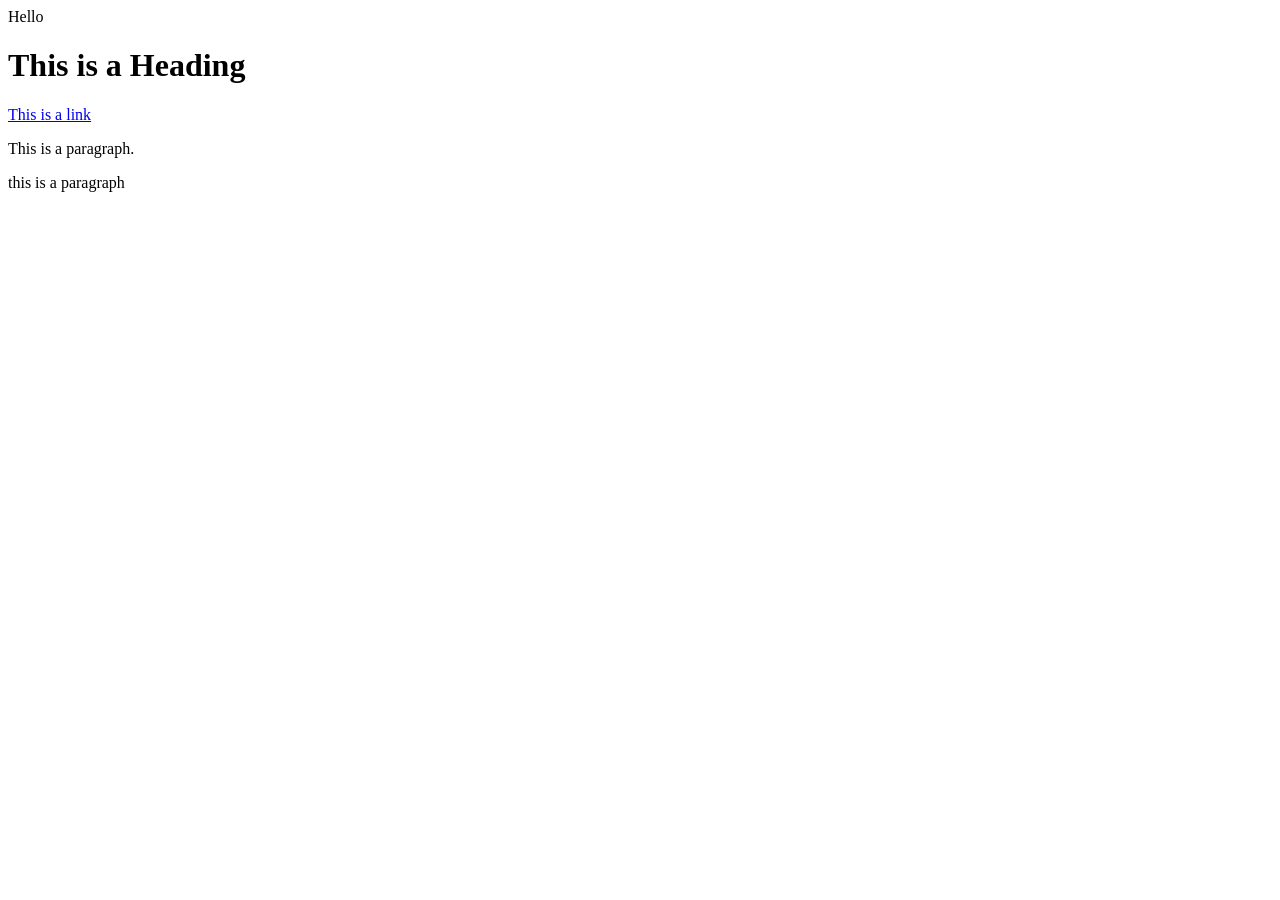
==== index.html @ 1c757cec "1" ====
<!DOCTYPE html>
<html lang="en">
<head>
    <meta charset="UTF-8">
    <meta name="viewport" content="width=device-width, initial-scale=1.0">
    <title>Document</title>
</head>
<body>
    Hello
<h1>This is a Heading</h1>
<a href="youtube.com">This is a link</a>
<p>This is a paragraph.</p>
this is a paragraph
</body>

</html>
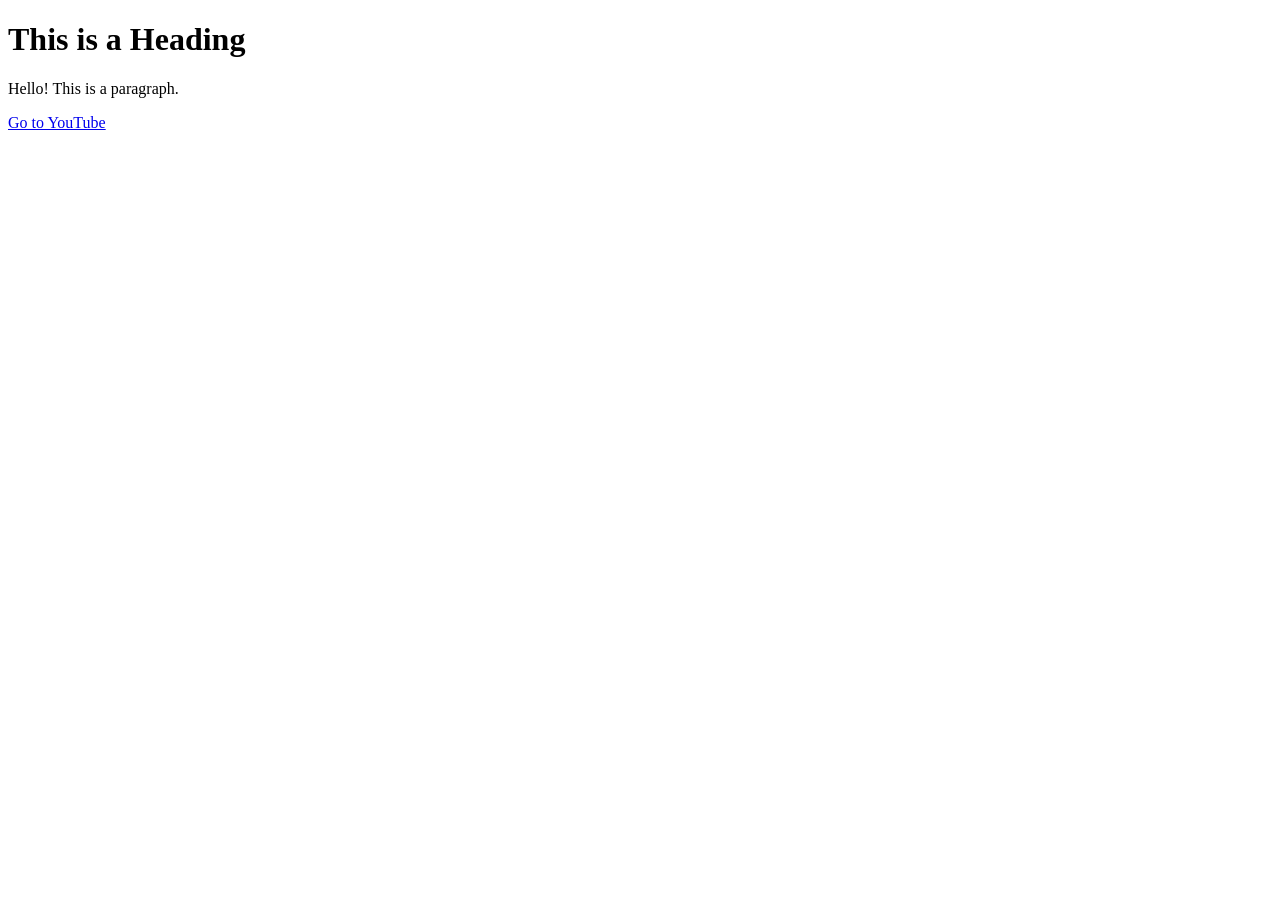
==== commit efd29470: "error gefixt" ====
--- a/index.html
+++ b/index.html
@@ -1,16 +1,16 @@
-<!DOCTYPE html>
+<!doctype html>
 <html lang="en">
-<head>
+  <head>
     <meta charset="UTF-8">
     <meta name="viewport" content="width=device-width, initial-scale=1.0">
-    <title>Document</title>
-</head>
-<body>
-    Hello
-<h1>This is a Heading</h1>
-<a href="youtube.com">This is a link</a>
-<p>This is a paragraph.</p>
-this is a paragraph
-</body>
+    <title>My Portfolio</title>
+  </head>
 
+  <body>
+    <h1>This is a Heading</h1>
+
+    <p>Hello! This is a paragraph.</p>
+
+    <a href="https://www.youtube.com">Go to YouTube</a>
+  </body>
 </html>
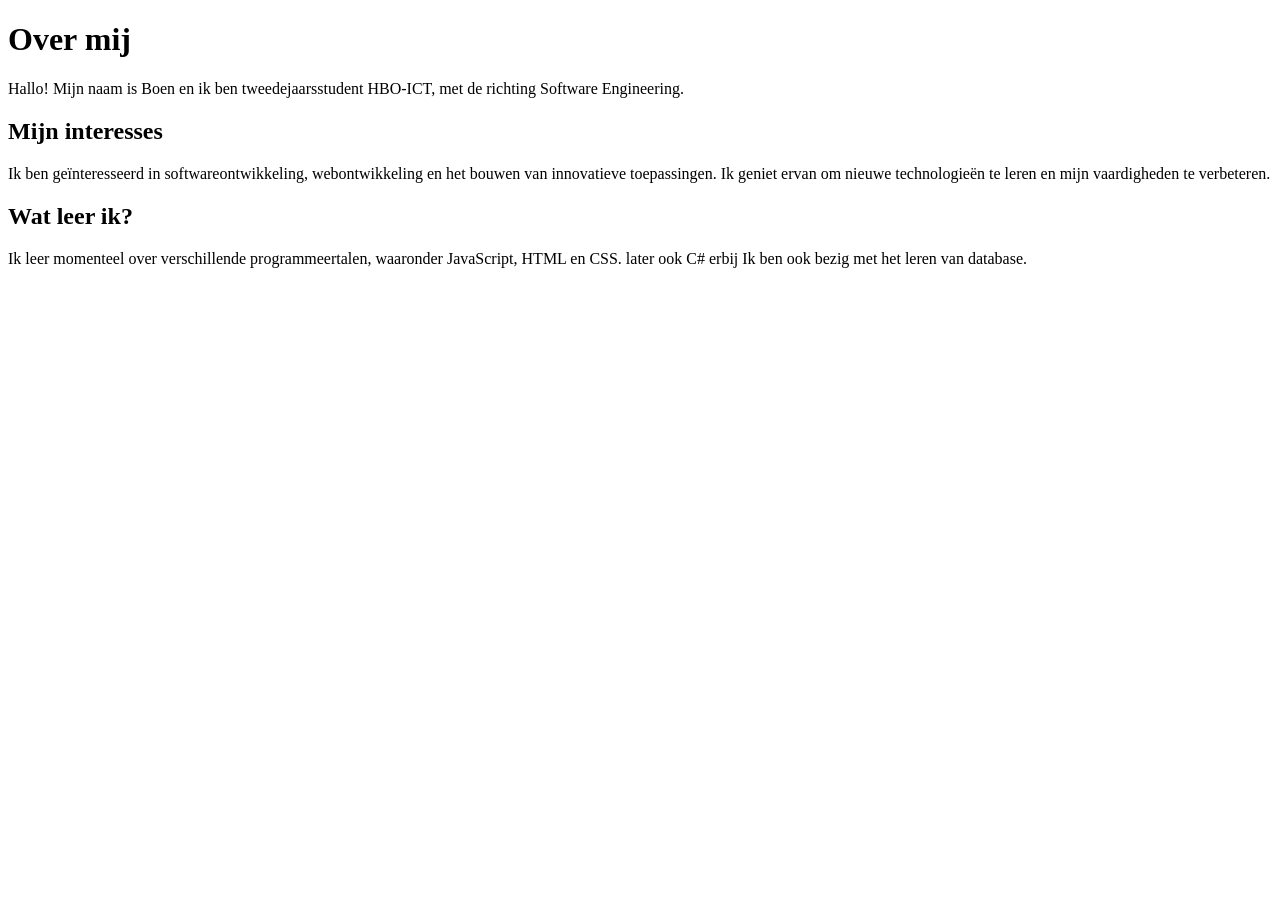
==== commit 71ccb4c6: "Titel en intro aangemaakt" ====
--- a/index.html
+++ b/index.html
@@ -1,16 +1,24 @@
-<!doctype html>
-<html lang="en">
+<!DOCTYPE html>
+<html lang="nl">
   <head>
     <meta charset="UTF-8">
     <meta name="viewport" content="width=device-width, initial-scale=1.0">
-    <title>My Portfolio</title>
-  </head>
-
-  <body>
-    <h1>This is a Heading</h1>
-
-    <p>Hello! This is a paragraph.</p>
-
-    <a href="https://www.youtube.com">Go to YouTube</a>
-  </body>
-</html>+    <title>Over mij - Portfolio van Boen</title>
+    </head>
+    
+    <body>
+      <main>
+        <h1>Over mij</h1>
+        <p>Hallo! Mijn naam is Boen en ik ben tweedejaarsstudent HBO-ICT, met de richting Software Engineering.</p>
+        <section>
+          <h2>Mijn interesses</h2>
+          <p>Ik ben geïnteresseerd in softwareontwikkeling, webontwikkeling en het bouwen van innovatieve toepassingen. Ik geniet ervan om nieuwe technologieën te leren en mijn vaardigheden te verbeteren.</p>
+        </section>
+        <section>
+          <h2>Wat leer ik?</h2>
+          <p>Ik leer momenteel over verschillende programmeertalen, waaronder JavaScript, HTML en CSS. later ook C# erbij Ik ben ook bezig met het leren van database.</p>
+        </section>
+      </main>
+    </body>
+  </html>
+ 
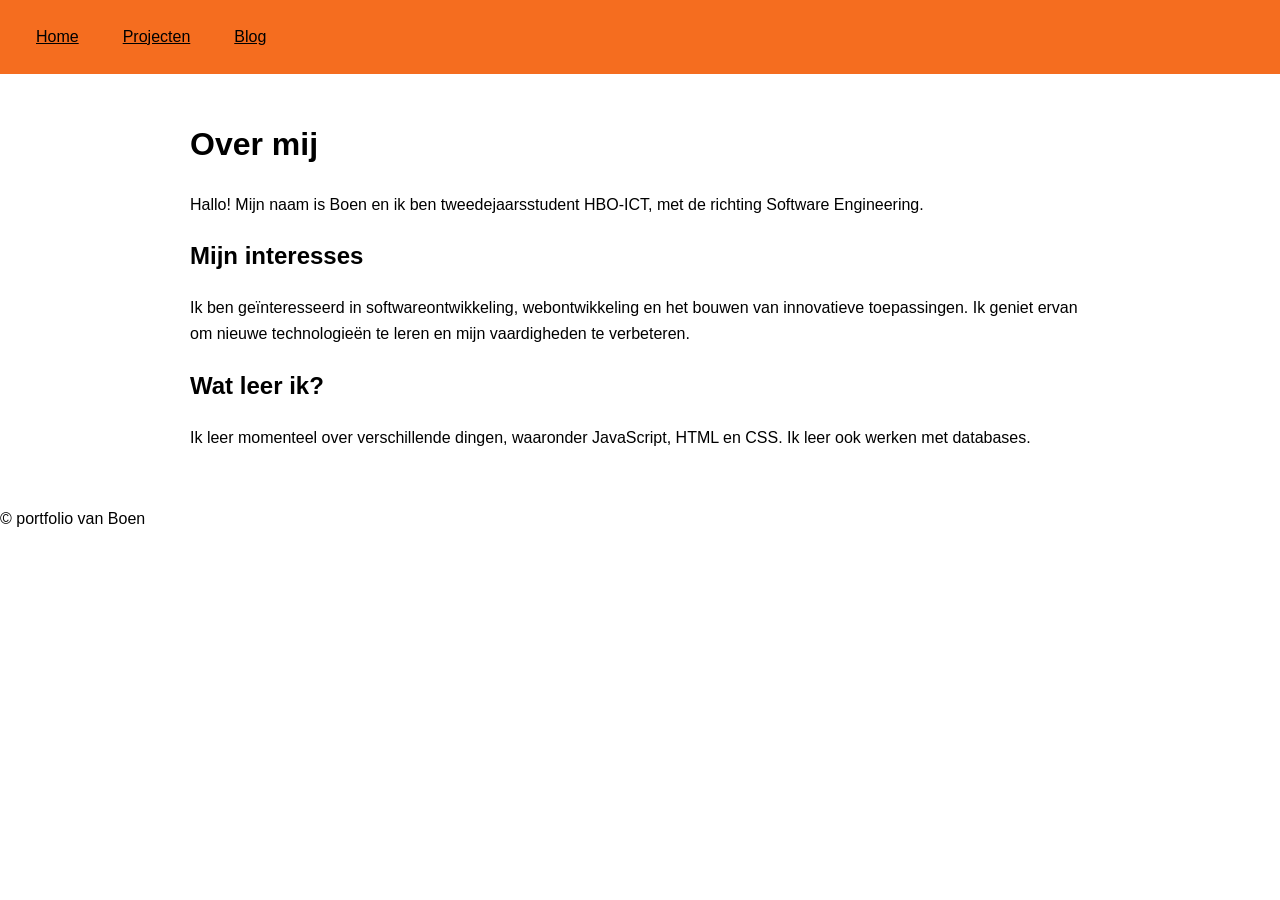
==== commit 396455c0: "Blog en project pagina toegevoegd" ====
--- a/index.html
+++ b/index.html
@@ -4,9 +4,18 @@
     <meta charset="UTF-8">
     <meta name="viewport" content="width=device-width, initial-scale=1.0">
     <title>Over mij - Portfolio van Boen</title>
+    <link rel="stylesheet" href="style.css">
     </head>
-    
     <body>
+      <header>
+        <nav>
+          <ul>
+            <li><a href="index.html">Home</a></li>
+            <li><a href="projecten.html">Projecten</a></li>
+            <li><a href="blog.html">Blog</a></li>
+          </ul>
+        </nav>
+      </header>
       <main>
         <h1>Over mij</h1>
         <p>Hallo! Mijn naam is Boen en ik ben tweedejaarsstudent HBO-ICT, met de richting Software Engineering.</p>
@@ -15,10 +24,13 @@
           <p>Ik ben geïnteresseerd in softwareontwikkeling, webontwikkeling en het bouwen van innovatieve toepassingen. Ik geniet ervan om nieuwe technologieën te leren en mijn vaardigheden te verbeteren.</p>
         </section>
         <section>
-          <h2>Wat leer ik?</h2>
-          <p>Ik leer momenteel over verschillende programmeertalen, waaronder JavaScript, HTML en CSS. later ook C# erbij Ik ben ook bezig met het leren van database.</p>
+        <h2>Wat leer ik?</h2>
+        <p>Ik leer momenteel over verschillende dingen, waaronder JavaScript, HTML en CSS. Ik leer ook werken met databases.</p>
         </section>
       </main>
+      <footer>
+       <p>&copy; portfolio van Boen</p>
+      </footer>
     </body>
-  </html>
+   </html>
  
--- a/style.css
+++ b/style.css
@@ -0,0 +1,33 @@
+body {
+  font-family: Arial, sans-serif;
+  margin: 0;
+  line-height: 1.6;
+}
+
+main {
+  max-width: 900px;
+  margin: 0 auto;
+  padding: 24px;
+}
+nav ul {
+  list-style: none;
+  margin: 0;
+  padding: 16px 24px;
+  display: flex;
+  flex-wrap: wrap;
+  gap: 20px;
+}
+header {
+  background-color: #f56d1f;
+}
+
+nav a {
+  display: block;
+  padding: 8px 12px;
+  color: #000000;
+}
+
+nav a:hover,
+nav a:focus-visible {
+  background-color: #dd0808;
+}
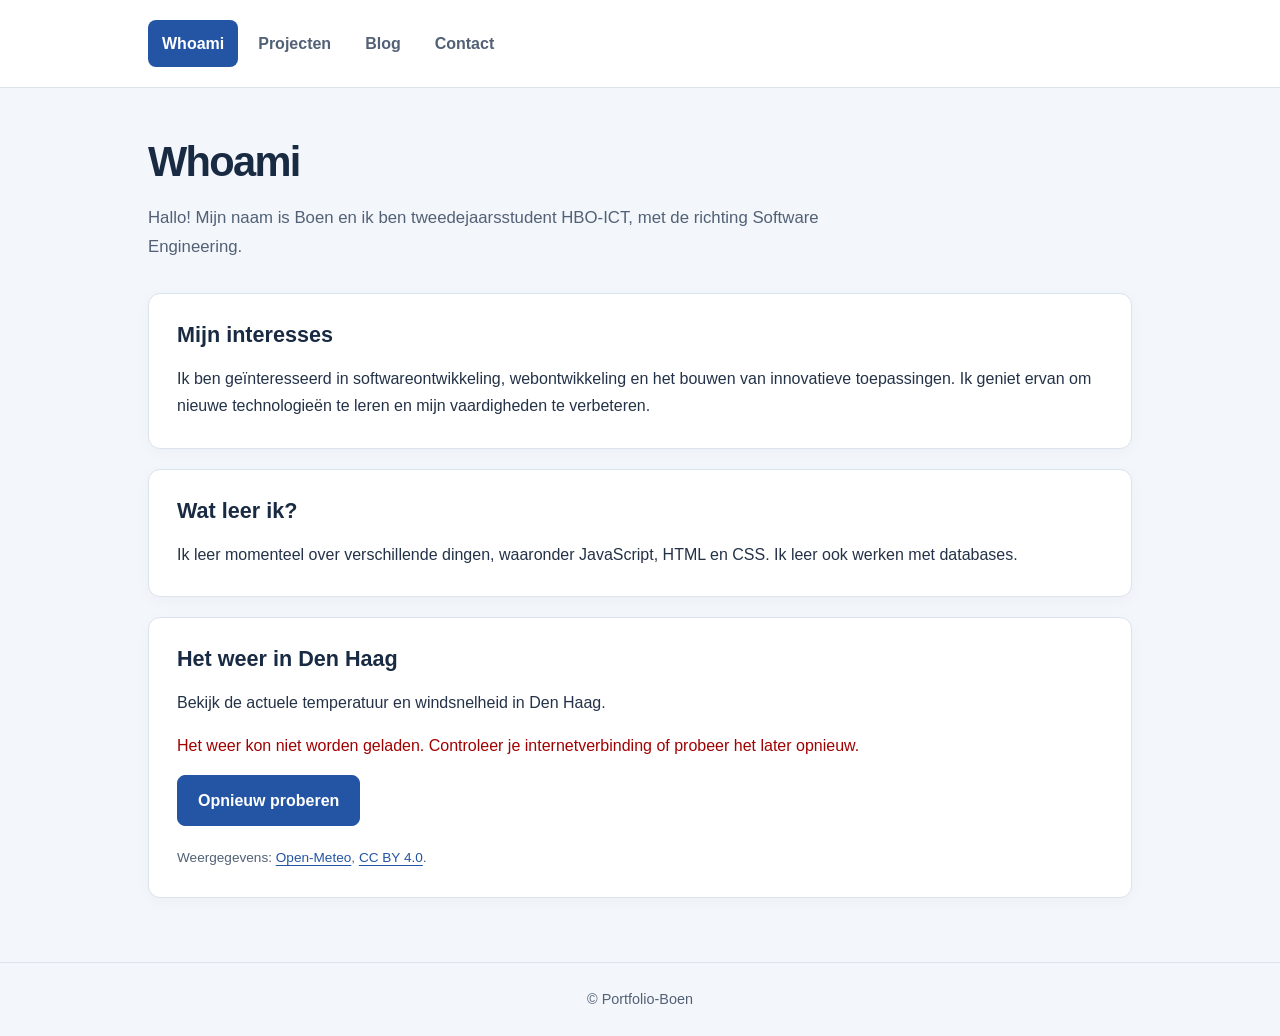
==== commit 298c40eb: "Add contact page and form validation; update navigation and project filtering" ====
--- a/index.html
+++ b/index.html
@@ -3,21 +3,23 @@
   <head>
     <meta charset="UTF-8">
     <meta name="viewport" content="width=device-width, initial-scale=1.0">
-    <title>Over mij - Portfolio van Boen</title>
+    <title>Whoami - Portfolio van Boen</title>
     <link rel="stylesheet" href="style.css">
+    <script src="weer.js" defer></script>
     </head>
     <body>
       <header>
-        <nav>
+        <nav aria-label="Hoofdnavigatie">
           <ul>
-            <li><a href="index.html">Home</a></li>
+            <li><a href="index.html" aria-current="page">Whoami</a></li>
             <li><a href="projecten.html">Projecten</a></li>
             <li><a href="blog.html">Blog</a></li>
+            <li><a href="contact.html">Contact</a></li>
           </ul>
         </nav>
       </header>
       <main>
-        <h1>Over mij</h1>
+        <h1>Whoami</h1>
         <p>Hallo! Mijn naam is Boen en ik ben tweedejaarsstudent HBO-ICT, met de richting Software Engineering.</p>
         <section>
           <h2>Mijn interesses</h2>
@@ -27,10 +29,20 @@
         <h2>Wat leer ik?</h2>
         <p>Ik leer momenteel over verschillende dingen, waaronder JavaScript, HTML en CSS. Ik leer ook werken met databases.</p>
         </section>
+        <section id="weer" aria-labelledby="weer-titel">
+          <h2 id="weer-titel">Het weer in Den Haag</h2>
+          <p>Bekijk de actuele temperatuur en windsnelheid in Den Haag.</p>
+          <p id="weer-status" role="status" aria-live="polite">Schakel JavaScript in om het weer te bekijken.</p>
+          <div id="weer-gegevens" aria-busy="false"></div>
+          <button id="weer-vernieuwen" type="button" disabled>Weer vernieuwen</button>
+          <p class="weer-bron">Weergegevens: <a href="https://open-meteo.com/">Open-Meteo</a>,
+            <a href="https://creativecommons.org/licenses/by/4.0/">CC BY 4.0</a>.</p>
+        </section>
+
       </main>
       <footer>
-       <p>&copy; portfolio van Boen</p>
-      </footer>
+       <p>&copy; Portfolio-Boen</p>
+    </footer>
     </body>
    </html>
  
--- a/style.css
+++ b/style.css
@@ -1,33 +1,344 @@
+/* Basis: dezelfde kleuren en afstanden op alle pagina's. */
+:root {
+  --achtergrond: #f3f6fa;
+  --tekst: #243248;
+  --zachte-tekst: #526176;
+  --blauw: #2455a4;
+  --rand: #dbe3ed;
+}
+
+* {
+  box-sizing: border-box;
+}
+
 body {
+  margin: 0;
+  min-height: 100vh;
+  display: flex;
+  flex-direction: column;
   font-family: Arial, sans-serif;
-  margin: 0;
-  line-height: 1.6;
-}
-
-main {
-  max-width: 900px;
+  line-height: 1.7;
+  color: var(--tekst);
+  background-color: var(--achtergrond);
+}
+
+a {
+  color: var(--blauw);
+  text-underline-offset: 3px;
+}
+
+/* Navigatie bovenaan. */
+header {
+  background-color: #ffffff;
+  border-bottom: 1px solid var(--rand);
+}
+
+nav {
+  max-width: 1040px;
   margin: 0 auto;
-  padding: 24px;
-}
+  padding: 20px 28px;
+  display: flex;
+  align-items: center;
+  justify-content: flex-start;
+  gap: 24px;
+}
+
 nav ul {
   list-style: none;
+  display: flex;
+  flex-wrap: wrap;
+  gap: 6px;
   margin: 0;
-  padding: 16px 24px;
+  padding: 0;
+}
+
+nav ul a {
+  display: block;
+  padding: 10px 14px;
+  border-radius: 8px;
+  color: var(--zachte-tekst);
+  font-weight: bold;
+  text-decoration: none;
+}
+
+nav ul a:hover {
+  color: var(--blauw);
+  background-color: #edf3fc;
+}
+
+nav a[aria-current="page"] {
+  color: #ffffff;
+  background-color: var(--blauw);
+}
+
+/* De inhoud krijgt een rustige breedte en duidelijke titels. */
+main {
+  width: 100%;
+  max-width: 1040px;
+  margin: 0 auto;
+  padding: 48px 28px 64px;
+  flex: 1;
+}
+
+h1, h2, h3 {
+  line-height: 1.25;
+  color: #192a43;
+}
+
+h1 {
+  margin: 0 0 16px;
+  font-size: 2.6rem;
+  letter-spacing: -0.04em;
+}
+
+h2 {
+  margin: 0 0 16px;
+  font-size: 1.35rem;
+}
+
+h3 {
+  margin: 24px 0 10px;
+  font-size: 1.05rem;
+}
+
+p {
+  margin: 0 0 16px;
+}
+
+main > p {
+  max-width: 720px;
+  margin-bottom: 32px;
+  color: var(--zachte-tekst);
+  font-size: 1.05rem;
+}
+
+/* Witte blokken voor de introductie, projecten en blog. */
+main > section,
+article {
+  padding: 28px;
+  border: 1px solid var(--rand);
+  border-radius: 12px;
+  background-color: #ffffff;
+  box-shadow: 0 4px 16px rgba(25, 42, 67, 0.03);
+}
+
+main > section {
+  margin-top: 20px;
+}
+
+article p {
+  max-width: 72ch;
+}
+
+section > p:last-child,
+article > p:last-child {
+  margin-bottom: 0;
+}
+
+/* Projecten: twee kolommen op brede schermen. */
+.project-keuzes {
   display: flex;
   flex-wrap: wrap;
   gap: 20px;
-}
-header {
-  background-color: #f56d1f;
-}
-
-nav a {
+  margin: 24px 0 16px;
+}
+
+.project-keuzes label,
+.form-veld label {
   display: block;
-  padding: 8px 12px;
-  color: #000000;
-}
-
-nav a:hover,
-nav a:focus-visible {
-  background-color: #dd0808;
-}+  margin-bottom: 6px;
+  font-weight: bold;
+}
+
+#aantal-projecten {
+  margin-bottom: 20px;
+  font-size: 0.95rem;
+}
+
+#projecten-lijst {
+  display: grid;
+  grid-template-columns: 1fr 1fr;
+  gap: 20px;
+}
+
+#projecten-lijst article {
+  min-width: 0;
+  border-top: 4px solid var(--blauw);
+}
+
+/* Formuliervelden en knoppen delen dezelfde stijl. */
+select, input, textarea, button {
+  font: inherit;
+}
+
+select,
+.form-veld input,
+.form-veld textarea {
+  max-width: 100%;
+  padding: 10px 12px;
+  color: var(--tekst);
+  background-color: #ffffff;
+  border: 1px solid #7c8da4;
+  border-radius: 8px;
+}
+
+#contact-formulier {
+  max-width: 680px;
+}
+
+#contact-velden {
+  min-width: 0;
+  margin: 0;
+  padding: 24px 28px 28px;
+  border: 1px solid var(--rand);
+  border-radius: 12px;
+  background-color: #ffffff;
+}
+
+legend {
+  padding: 0 8px;
+  font-weight: bold;
+}
+
+.form-veld {
+  margin-bottom: 24px;
+}
+
+.form-veld input,
+.form-veld textarea {
+  width: 100%;
+}
+
+.form-veld textarea {
+  min-height: 150px;
+  resize: vertical;
+}
+
+#bericht-hulp {
+  margin: 0 0 10px;
+  color: var(--zachte-tekst);
+  font-size: 0.9rem;
+}
+
+button {
+  padding: 11px 20px;
+  color: #ffffff;
+  background-color: var(--blauw);
+  border: 1px solid var(--blauw);
+  border-radius: 8px;
+  font-weight: bold;
+  cursor: pointer;
+}
+
+button:hover:not(:disabled) {
+  background-color: #173d7b;
+}
+
+button:disabled {
+  color: #526176;
+  background-color: #e8edf4;
+  border-color: var(--rand);
+  cursor: wait;
+}
+
+/* Een zichtbare focus en fouttekst, niet alleen een andere kleur. */
+a:focus-visible,
+input:focus-visible,
+textarea:focus-visible,
+select:focus-visible,
+button:focus-visible {
+  outline: 3px solid var(--blauw);
+  outline-offset: 4px;
+}
+
+.form-veld [aria-invalid="true"] {
+  border: 2px solid #a00000;
+}
+
+.veld-fout,
+.weer-fout {
+  color: #a00000;
+}
+
+.veld-fout {
+  margin: 6px 0 0;
+}
+
+#contact-status:not(:empty) {
+  margin-top: 20px;
+  padding: 16px;
+  color: #18543c;
+  background-color: #e7f4ec;
+  border-radius: 8px;
+  font-weight: bold;
+}
+
+/* Weerbericht met temperatuur en wind naast elkaar. */
+#weer-gegevens {
+  display: grid;
+  grid-template-columns: 1fr 1fr;
+  gap: 0 20px;
+}
+
+#weer-gegevens p {
+  font-size: 1.15rem;
+  font-weight: bold;
+}
+
+#weer-gegevens p:last-child {
+  grid-column: 1 / -1;
+  font-size: 0.9rem;
+  font-weight: normal;
+  color: var(--zachte-tekst);
+}
+
+.weer-bron {
+  margin-top: 20px;
+  font-size: 0.85rem;
+  color: var(--zachte-tekst);
+}
+
+footer {
+  padding: 24px;
+  border-top: 1px solid var(--rand);
+  color: var(--zachte-tekst);
+  text-align: center;
+  font-size: 0.9rem;
+}
+
+footer p {
+  margin: 0;
+}
+
+/* Op kleine schermen staan blokken onder elkaar. */
+@media (max-width: 700px) {
+  nav {
+    align-items: flex-start;
+    flex-direction: column;
+    gap: 12px;
+    padding: 16px 20px;
+  }
+
+  nav ul a {
+    padding: 9px 11px;
+  }
+
+  main {
+    padding: 32px 20px 40px;
+  }
+
+  h1 {
+    font-size: 2.1rem;
+  }
+
+  main > section,
+  article,
+  #contact-velden {
+    padding: 20px;
+  }
+
+  #projecten-lijst,
+  #weer-gegevens {
+    grid-template-columns: 1fr;
+  }
+}
